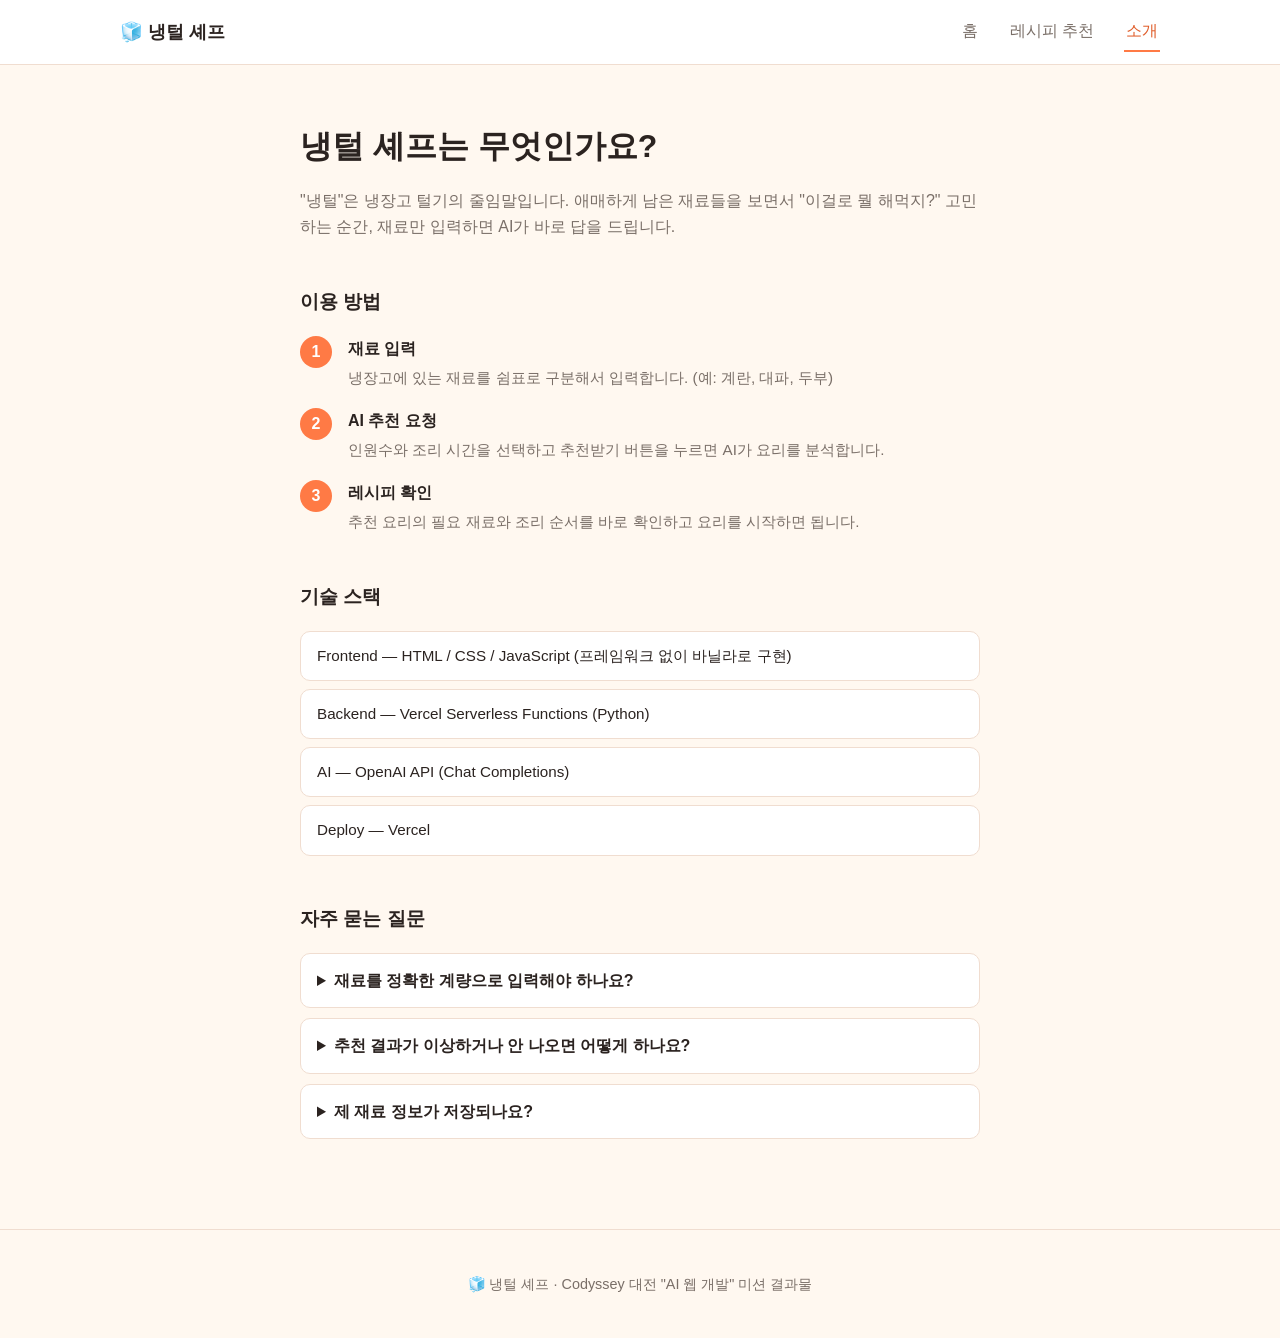
==== about.html @ 339bd7ee "feat: 소개 페이지(이용방법/기술스택/FAQ) 구현" ====
<!DOCTYPE html>
<html lang="ko">
<head>
  <meta charset="UTF-8" />
  <meta name="viewport" content="width=device-width, initial-scale=1.0" />
  <title>소개 · 냉털 셰프</title>
  <meta name="description" content="냉털 셰프의 사용 방법과 자주 묻는 질문을 안내합니다." />
  <link rel="stylesheet" href="css/style.css" />
</head>
<body>
  <header class="site-header">
    <div class="nav-wrap">
      <a href="index.html" class="brand">🧊 냉털 셰프</a>
      <button id="nav-toggle" class="nav-toggle" aria-expanded="false" aria-controls="nav-menu" aria-label="메뉴 열기">
        <span></span><span></span><span></span>
      </button>
      <nav id="nav-menu" class="nav-menu">
        <a href="index.html">홈</a>
        <a href="recipe.html">레시피 추천</a>
        <a href="about.html" class="active">소개</a>
      </nav>
    </div>
  </header>

  <main class="page">
    <section class="page-intro">
      <h1>냉털 셰프는 무엇인가요?</h1>
      <p>
        "냉털"은 냉장고 털기의 줄임말입니다. 애매하게 남은 재료들을 보면서
        "이걸로 뭘 해먹지?" 고민하는 순간, 재료만 입력하면 AI가 바로 답을 드립니다.
      </p>
    </section>

    <section class="steps">
      <h2>이용 방법</h2>
      <ol class="steps-list">
        <li>
          <span class="step-num">1</span>
          <div>
            <h3>재료 입력</h3>
            <p>냉장고에 있는 재료를 쉼표로 구분해서 입력합니다. (예: 계란, 대파, 두부)</p>
          </div>
        </li>
        <li>
          <span class="step-num">2</span>
          <div>
            <h3>AI 추천 요청</h3>
            <p>인원수와 조리 시간을 선택하고 추천받기 버튼을 누르면 AI가 요리를 분석합니다.</p>
          </div>
        </li>
        <li>
          <span class="step-num">3</span>
          <div>
            <h3>레시피 확인</h3>
            <p>추천 요리의 필요 재료와 조리 순서를 바로 확인하고 요리를 시작하면 됩니다.</p>
          </div>
        </li>
      </ol>
    </section>

    <section class="tech-stack">
      <h2>기술 스택</h2>
      <ul class="tech-list">
        <li>Frontend — HTML / CSS / JavaScript (프레임워크 없이 바닐라로 구현)</li>
        <li>Backend — Vercel Serverless Functions (Python)</li>
        <li>AI — OpenAI API (Chat Completions)</li>
        <li>Deploy — Vercel</li>
      </ul>
    </section>

    <section class="faq">
      <h2>자주 묻는 질문</h2>
      <details>
        <summary>재료를 정확한 계량으로 입력해야 하나요?</summary>
        <p>아니요. "계란 2개, 대파 조금"처럼 대략적으로만 입력해도 됩니다.</p>
      </details>
      <details>
        <summary>추천 결과가 이상하거나 안 나오면 어떻게 하나요?</summary>
        <p>재료를 조금 더 구체적으로 입력하거나, 잠시 후 다시 시도해보세요. AI 서버가 혼잡하거나 응답이 지연되는 경우 안내 메시지가 표시됩니다.</p>
      </details>
      <details>
        <summary>제 재료 정보가 저장되나요?</summary>
        <p>입력한 재료는 추천을 생성하는 데만 사용되며, 별도로 저장하지 않습니다.</p>
      </details>
    </section>
  </main>

  <footer class="site-footer">
    <p>🧊 냉털 셰프 · Codyssey 대전 "AI 웹 개발" 미션 결과물</p>
  </footer>

  <script src="js/main.js"></script>
</body>
</html>
---- css/style.css ----
/* ==========================================================================
   기본값 / 디자인 토큰
   ========================================================================== */
:root {
  --color-bg: #fff8f0;
  --color-surface: #ffffff;
  --color-primary: #ff7a45;
  --color-primary-dark: #e05e2b;
  --color-text: #2b2320;
  --color-text-muted: #7a6f68;
  --color-border: #f0ddd0;
  --color-danger: #d64545;
  --color-danger-bg: #fdecec;
  --radius: 14px;
  --max-width: 1080px;
  --header-height: 64px;
}

* {
  box-sizing: border-box;
}

html {
  scroll-behavior: smooth;
}

body {
  margin: 0;
  font-family: -apple-system, BlinkMacSystemFont, "Segoe UI", "Apple SD Gothic Neo",
    "Noto Sans KR", Roboto, sans-serif;
  color: var(--color-text);
  background: var(--color-bg);
  line-height: 1.6;
}

img {
  max-width: 100%;
  display: block;
}

a {
  color: inherit;
  text-decoration: none;
}

/* ==========================================================================
   헤더 / 네비게이션
   ========================================================================== */
.site-header {
  position: sticky;
  top: 0;
  z-index: 100;
  background: var(--color-surface);
  border-bottom: 1px solid var(--color-border);
}

.nav-wrap {
  max-width: var(--max-width);
  margin: 0 auto;
  height: var(--header-height);
  padding: 0 20px;
  display: flex;
  align-items: center;
  justify-content: space-between;
}

.brand {
  font-size: 1.15rem;
  font-weight: 700;
}

.nav-menu {
  display: flex;
  gap: 28px;
}

.nav-menu a {
  font-weight: 500;
  color: var(--color-text-muted);
  padding: 6px 2px;
  border-bottom: 2px solid transparent;
}

.nav-menu a:hover,
.nav-menu a.active {
  color: var(--color-primary-dark);
  border-bottom-color: var(--color-primary);
}

.nav-toggle {
  display: none;
  flex-direction: column;
  justify-content: center;
  gap: 5px;
  width: 40px;
  height: 40px;
  background: none;
  border: none;
  cursor: pointer;
}

.nav-toggle span {
  display: block;
  height: 2px;
  background: var(--color-text);
  border-radius: 2px;
}

/* ==========================================================================
   히어로
   ========================================================================== */
.hero {
  max-width: var(--max-width);
  margin: 0 auto;
  padding: 72px 20px 56px;
  text-align: center;
}

.hero h1 {
  font-size: clamp(1.6rem, 4vw, 2.6rem);
  margin: 0 0 18px;
}

.hero-sub {
  max-width: 560px;
  margin: 0 auto 32px;
  color: var(--color-text-muted);
  font-size: 1.05rem;
}

.cta-button {
  display: inline-block;
  background: var(--color-primary);
  color: #fff;
  font-weight: 700;
  padding: 14px 28px;
  border-radius: 999px;
  transition: background 0.15s ease, transform 0.15s ease;
}

.cta-button:hover {
  background: var(--color-primary-dark);
  transform: translateY(-1px);
}

/* ==========================================================================
   기능 카드
   ========================================================================== */
.features {
  max-width: var(--max-width);
  margin: 0 auto;
  padding: 0 20px 80px;
  display: grid;
  grid-template-columns: repeat(3, 1fr);
  gap: 20px;
}

.feature-card {
  background: var(--color-surface);
  border: 1px solid var(--color-border);
  border-radius: var(--radius);
  padding: 28px 22px;
}

.feature-icon {
  font-size: 1.8rem;
  margin-bottom: 12px;
}

.feature-card h2 {
  font-size: 1.05rem;
  margin: 0 0 8px;
}

.feature-card p {
  margin: 0;
  color: var(--color-text-muted);
  font-size: 0.95rem;
}

/* ==========================================================================
   푸터
   ========================================================================== */
.site-footer {
  border-top: 1px solid var(--color-border);
  padding: 28px 20px;
  text-align: center;
  color: var(--color-text-muted);
  font-size: 0.9rem;
}

/* ==========================================================================
   내부 페이지 공통 (소개 / 레시피 추천)
   ========================================================================== */
.page {
  max-width: 720px;
  margin: 0 auto;
  padding: 56px 20px 80px;
}

.page-intro h1 {
  font-size: clamp(1.4rem, 3.5vw, 2rem);
  margin: 0 0 14px;
}

.page-intro p {
  color: var(--color-text-muted);
}

.page section + section {
  margin-top: 48px;
}

.page h2 {
  font-size: 1.2rem;
  margin: 0 0 18px;
}

/* 이용 방법 */
.steps-list {
  list-style: none;
  margin: 0;
  padding: 0;
  display: flex;
  flex-direction: column;
  gap: 18px;
}

.steps-list li {
  display: flex;
  gap: 16px;
  align-items: flex-start;
}

.step-num {
  flex: none;
  width: 32px;
  height: 32px;
  border-radius: 50%;
  background: var(--color-primary);
  color: #fff;
  font-weight: 700;
  display: flex;
  align-items: center;
  justify-content: center;
}

.steps-list h3 {
  margin: 0 0 4px;
  font-size: 1rem;
}

.steps-list p {
  margin: 0;
  color: var(--color-text-muted);
  font-size: 0.95rem;
}

/* 기술 스택 */
.tech-list {
  margin: 0;
  padding: 0;
  list-style: none;
  display: flex;
  flex-direction: column;
  gap: 8px;
}

.tech-list li {
  background: var(--color-surface);
  border: 1px solid var(--color-border);
  border-radius: 10px;
  padding: 12px 16px;
  font-size: 0.95rem;
}

/* FAQ */
.faq details {
  background: var(--color-surface);
  border: 1px solid var(--color-border);
  border-radius: 10px;
  padding: 14px 16px;
  margin-bottom: 10px;
}

.faq summary {
  font-weight: 600;
  cursor: pointer;
}

.faq details p {
  margin: 10px 0 0;
  color: var(--color-text-muted);
  font-size: 0.95rem;
}

/* ==========================================================================
   반응형
   ========================================================================== */
@media (max-width: 900px) {
  .features {
    grid-template-columns: repeat(2, 1fr);
  }
}

@media (max-width: 640px) {
  .nav-toggle {
    display: flex;
  }

  .nav-menu {
    position: absolute;
    top: var(--header-height);
    left: 0;
    right: 0;
    background: var(--color-surface);
    border-bottom: 1px solid var(--color-border);
    flex-direction: column;
    gap: 0;
    max-height: 0;
    overflow: hidden;
    transition: max-height 0.2s ease;
  }

  .nav-menu.open {
    max-height: 240px;
  }

  .nav-menu a {
    padding: 14px 20px;
    border-bottom: 1px solid var(--color-border);
    width: 100%;
  }

  .features {
    grid-template-columns: 1fr;
  }

  .hero {
    padding: 48px 20px 40px;
  }
}
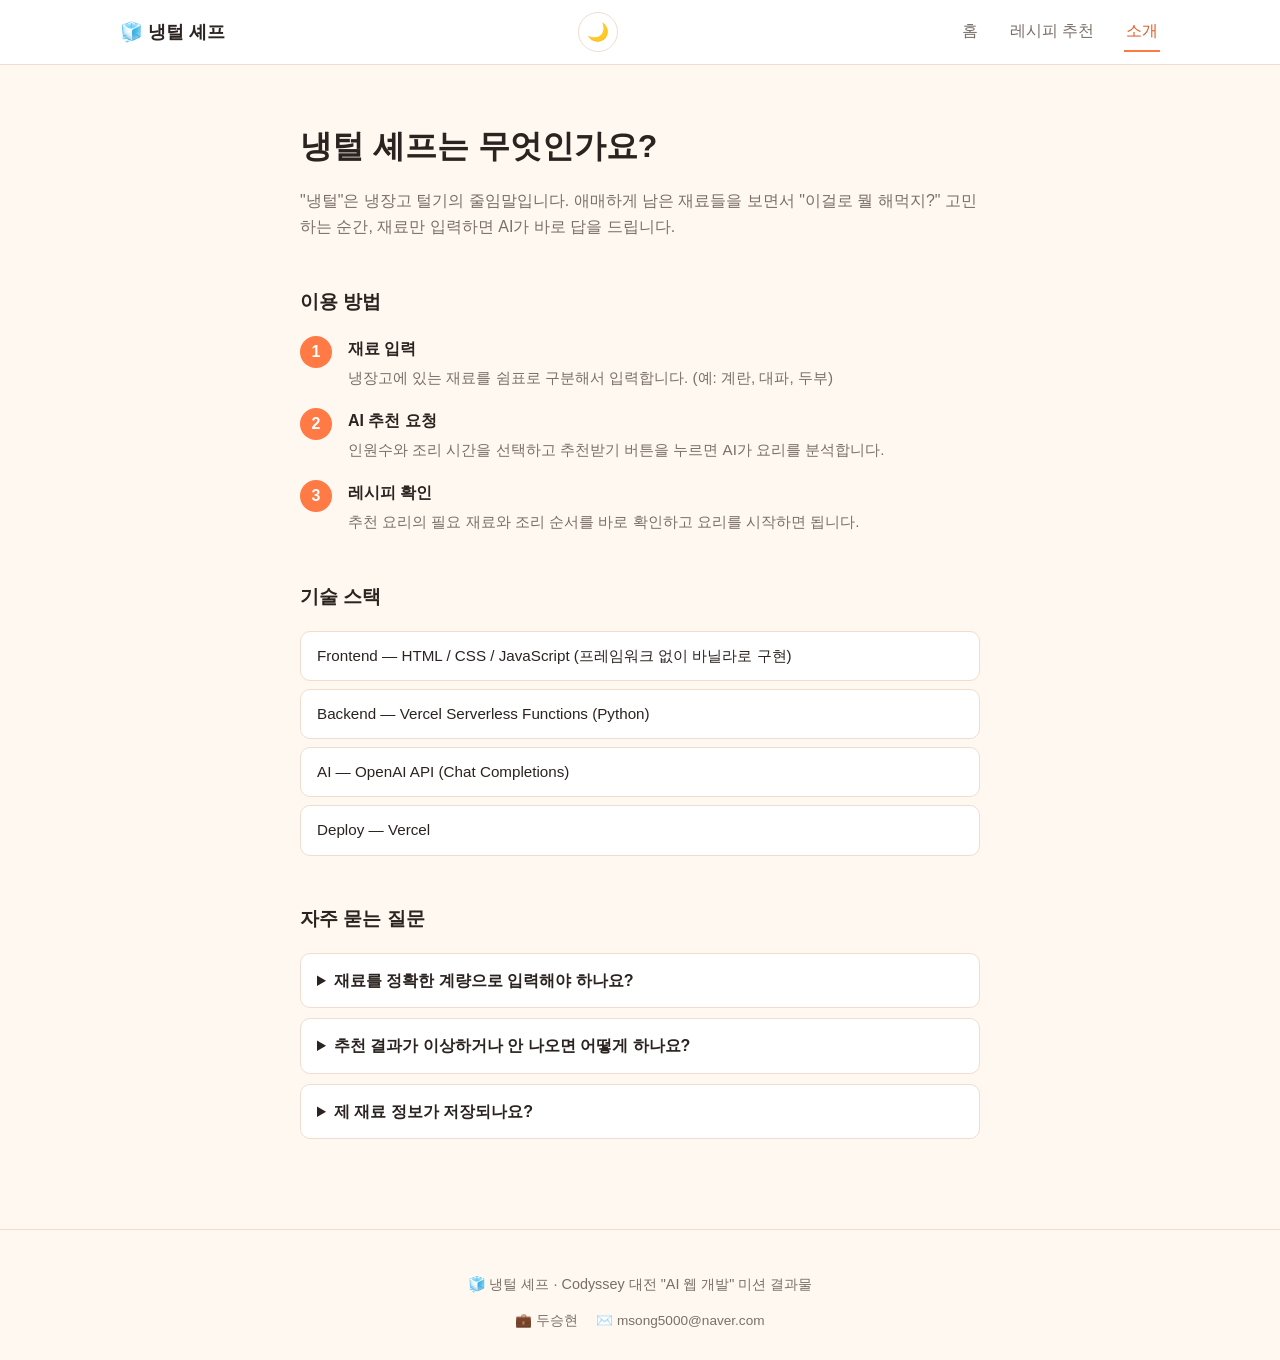
==== commit 771edf3f: "feat(보너스): 다크 모드 토글 + 제작자 정보 푸터 추가" ====
--- a/about.html
+++ b/about.html
@@ -11,6 +11,7 @@
   <header class="site-header">
     <div class="nav-wrap">
       <a href="index.html" class="brand">🧊 냉털 셰프</a>
+      <button id="theme-toggle" class="theme-toggle" aria-label="다크 모드로 전환">🌙</button>
       <button id="nav-toggle" class="nav-toggle" aria-expanded="false" aria-controls="nav-menu" aria-label="메뉴 열기">
         <span></span><span></span><span></span>
       </button>
@@ -87,6 +88,10 @@
 
   <footer class="site-footer">
     <p>🧊 냉털 셰프 · Codyssey 대전 "AI 웹 개발" 미션 결과물</p>
+    <div class="footer-credit">
+      <a href="https://www.linkedin.com/in/%EC%8A%B9%ED%98%84-%EB%91%90-b6a319270/" target="_blank" rel="noopener noreferrer">💼 두승현</a>
+      <a href="mailto:msong5000@naver.com">✉️ msong5000@naver.com</a>
+    </div>
   </footer>
 
   <script src="js/main.js"></script>
--- a/css/style.css
+++ b/css/style.css
@@ -16,6 +16,22 @@
   --header-height: 64px;
 }
 
+:root[data-theme="dark"] {
+  --color-bg: #1a1512;
+  --color-surface: #241d19;
+  --color-primary: #ff8a5c;
+  --color-primary-dark: #ffa477;
+  --color-text: #f3ece6;
+  --color-text-muted: #b8a99e;
+  --color-border: #3a2f28;
+  --color-danger: #ff8080;
+  --color-danger-bg: #3a2323;
+}
+
+body {
+  transition: background-color 0.15s ease, color 0.15s ease;
+}
+
 * {
   box-sizing: border-box;
 }
@@ -85,6 +101,24 @@
 .nav-menu a.active {
   color: var(--color-primary-dark);
   border-bottom-color: var(--color-primary);
+}
+
+.theme-toggle {
+  display: flex;
+  align-items: center;
+  justify-content: center;
+  width: 40px;
+  height: 40px;
+  border-radius: 50%;
+  border: 1px solid var(--color-border);
+  background: var(--color-surface);
+  font-size: 1.1rem;
+  cursor: pointer;
+  margin-left: 12px;
+}
+
+.theme-toggle:hover {
+  border-color: var(--color-primary);
 }
 
 .nav-toggle {
@@ -189,6 +223,26 @@
   font-size: 0.9rem;
 }
 
+.footer-credit {
+  margin-top: 12px;
+  display: flex;
+  justify-content: center;
+  gap: 18px;
+  flex-wrap: wrap;
+}
+
+.footer-credit a {
+  display: inline-flex;
+  align-items: center;
+  gap: 6px;
+  color: var(--color-text-muted);
+  font-size: 0.85rem;
+}
+
+.footer-credit a:hover {
+  color: var(--color-primary-dark);
+}
+
 /* ==========================================================================
    내부 페이지 공통 (소개 / 레시피 추천)
    ========================================================================== */
@@ -292,6 +346,126 @@
   margin: 10px 0 0;
   color: var(--color-text-muted);
   font-size: 0.95rem;
+}
+
+/* ==========================================================================
+   레시피 추천 폼
+   ========================================================================== */
+#recipe-form {
+  display: flex;
+  flex-direction: column;
+  gap: 10px;
+}
+
+#recipe-form label {
+  font-weight: 600;
+  font-size: 0.95rem;
+}
+
+.required {
+  color: var(--color-danger);
+}
+
+#recipe-form textarea,
+#recipe-form select {
+  width: 100%;
+  font: inherit;
+  padding: 12px 14px;
+  border: 1px solid var(--color-border);
+  border-radius: 10px;
+  background: var(--color-surface);
+  color: var(--color-text);
+  resize: vertical;
+}
+
+#recipe-form textarea:focus,
+#recipe-form select:focus {
+  outline: 2px solid var(--color-primary);
+  outline-offset: 1px;
+}
+
+.form-row {
+  display: flex;
+  gap: 14px;
+}
+
+.form-field {
+  flex: 1;
+  display: flex;
+  flex-direction: column;
+  gap: 6px;
+}
+
+#recipe-form .cta-button {
+  border: none;
+  font: inherit;
+  cursor: pointer;
+  margin-top: 6px;
+  align-self: flex-start;
+}
+
+#recipe-form .cta-button:disabled {
+  opacity: 0.6;
+  cursor: not-allowed;
+}
+
+.loading {
+  margin-top: 20px;
+  color: var(--color-text-muted);
+}
+
+.error-message {
+  margin-top: 20px;
+  background: var(--color-danger-bg);
+  color: var(--color-danger);
+  border: 1px solid #f4c2c2;
+  border-radius: 10px;
+  padding: 12px 16px;
+  font-size: 0.95rem;
+}
+
+/* 추천 결과 카드 */
+.result-grid {
+  margin-top: 28px;
+  display: grid;
+  grid-template-columns: repeat(auto-fill, minmax(240px, 1fr));
+  gap: 18px;
+}
+
+.recipe-card {
+  background: var(--color-surface);
+  border: 1px solid var(--color-border);
+  border-radius: var(--radius);
+  padding: 20px;
+}
+
+.recipe-card h3 {
+  margin: 0 0 4px;
+  font-size: 1.05rem;
+}
+
+.recipe-time {
+  margin: 0 0 12px;
+  color: var(--color-primary-dark);
+  font-size: 0.9rem;
+  font-weight: 600;
+}
+
+.recipe-card h4 {
+  margin: 14px 0 6px;
+  font-size: 0.9rem;
+  color: var(--color-text-muted);
+}
+
+.recipe-card ul,
+.recipe-card ol {
+  margin: 0;
+  padding-left: 20px;
+  font-size: 0.92rem;
+}
+
+.recipe-card li + li {
+  margin-top: 4px;
 }
 
 /* ==========================================================================
@@ -339,4 +513,13 @@
   .hero {
     padding: 48px 20px 40px;
   }
-}
+
+  .form-row {
+    flex-direction: column;
+    gap: 10px;
+  }
+
+  .result-grid {
+    grid-template-columns: 1fr;
+  }
+}
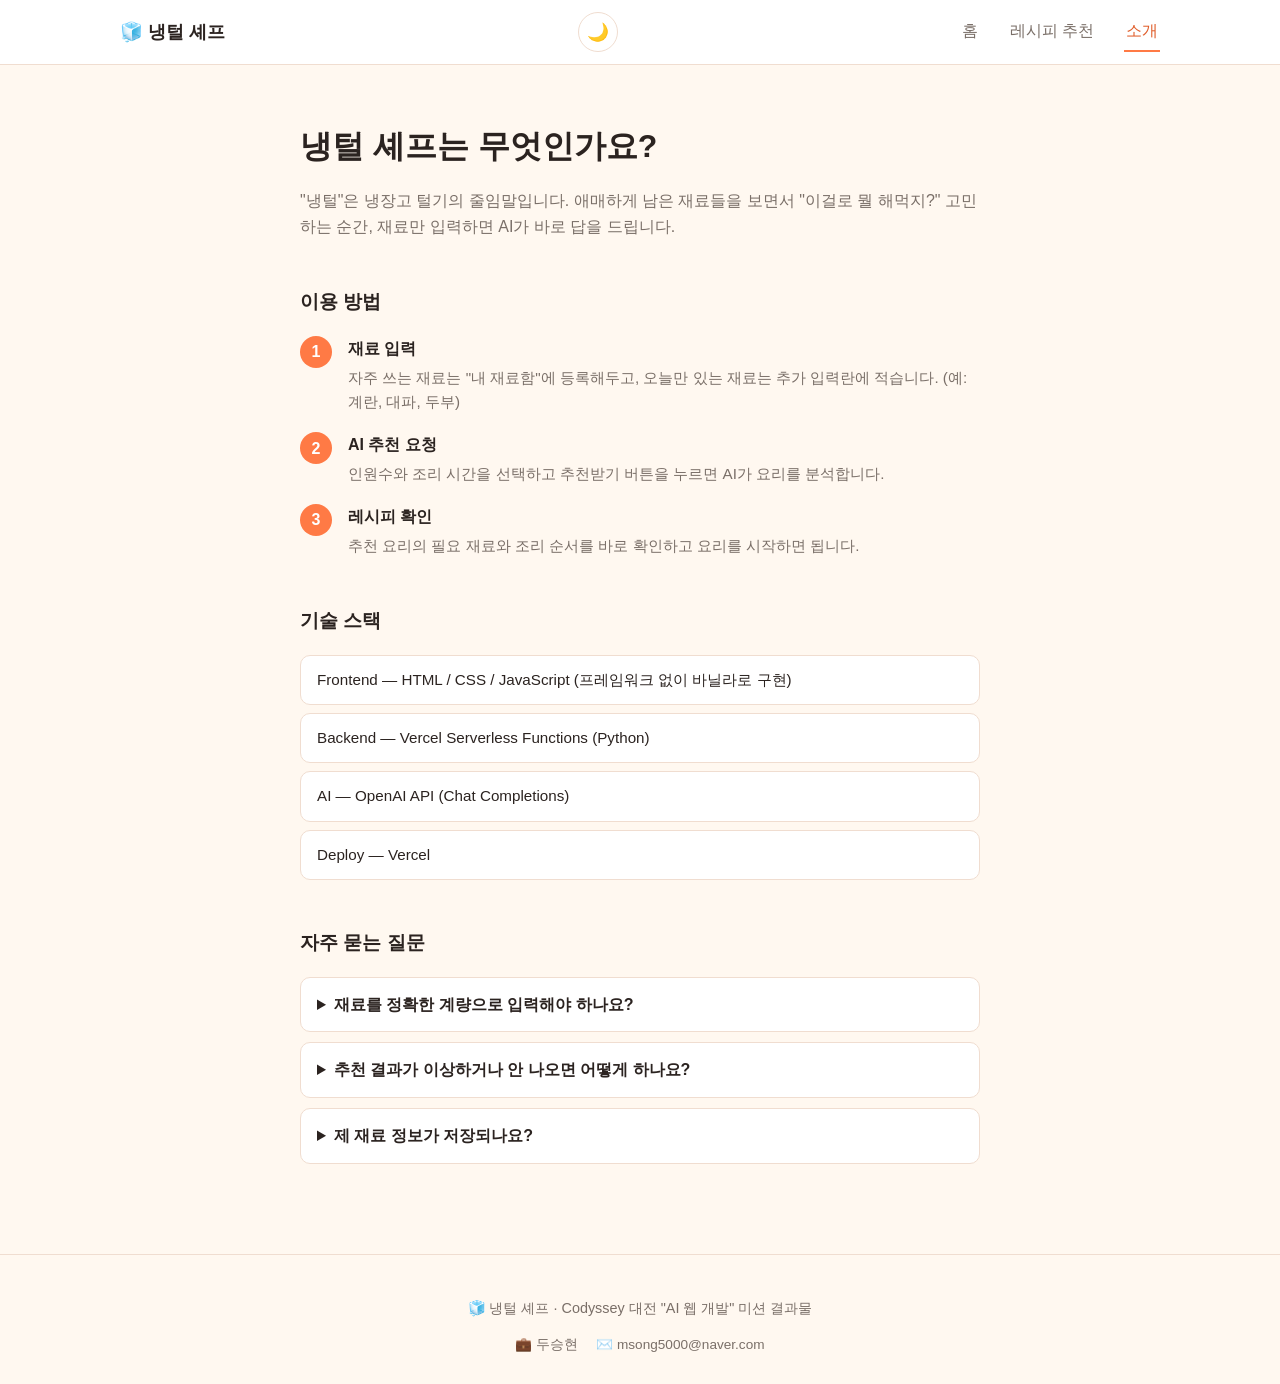
==== commit f158c8d5: "feat(보너스): 내 재료함(로컬 저장) 기능 추가 - 자주 쓰는 재료를 브라우저에 저장해 재입력 없이 재사용" ====
--- a/about.html
+++ b/about.html
@@ -39,7 +39,7 @@
           <span class="step-num">1</span>
           <div>
             <h3>재료 입력</h3>
-            <p>냉장고에 있는 재료를 쉼표로 구분해서 입력합니다. (예: 계란, 대파, 두부)</p>
+            <p>자주 쓰는 재료는 "내 재료함"에 등록해두고, 오늘만 있는 재료는 추가 입력란에 적습니다. (예: 계란, 대파, 두부)</p>
           </div>
         </li>
         <li>
@@ -81,7 +81,7 @@
       </details>
       <details>
         <summary>제 재료 정보가 저장되나요?</summary>
-        <p>입력한 재료는 추천을 생성하는 데만 사용되며, 별도로 저장하지 않습니다.</p>
+        <p>"내 재료함"에 등록한 재료는 편의를 위해 이 브라우저의 로컬 저장소(localStorage)에만 저장됩니다. 서버로 전송되거나 다른 사람에게 공개되지 않으며, 언제든 × 버튼으로 삭제할 수 있습니다. 그 외 그날그날 추가로 입력한 재료는 추천을 생성하는 데만 쓰이고 따로 저장되지 않습니다.</p>
       </details>
     </section>
   </main>
--- a/css/style.css
+++ b/css/style.css
@@ -349,6 +349,108 @@
 }
 
 /* ==========================================================================
+   내 재료함
+   ========================================================================== */
+.pantry {
+  max-width: 720px;
+  margin: 0 auto;
+  padding: 0 20px 28px;
+}
+
+.pantry h2 {
+  font-size: 1.1rem;
+  margin: 0 0 6px;
+}
+
+.pantry-hint {
+  margin: 0 0 14px;
+  color: var(--color-text-muted);
+  font-size: 0.9rem;
+}
+
+.pantry-input-row {
+  display: flex;
+  gap: 10px;
+}
+
+.pantry-input-row input {
+  flex: 1;
+  font: inherit;
+  padding: 10px 14px;
+  border: 1px solid var(--color-border);
+  border-radius: 10px;
+  background: var(--color-surface);
+  color: var(--color-text);
+}
+
+.pantry-input-row input:focus {
+  outline: 2px solid var(--color-primary);
+  outline-offset: 1px;
+}
+
+.pantry-input-row button {
+  font: inherit;
+  font-weight: 600;
+  padding: 10px 18px;
+  border: none;
+  border-radius: 10px;
+  background: var(--color-primary);
+  color: #fff;
+  cursor: pointer;
+}
+
+.pantry-input-row button:hover {
+  background: var(--color-primary-dark);
+}
+
+.pantry-chips {
+  margin-top: 14px;
+  display: flex;
+  flex-wrap: wrap;
+  gap: 8px;
+}
+
+.pantry-chip {
+  display: inline-flex;
+  align-items: center;
+  gap: 6px;
+  background: var(--color-surface);
+  border: 1px solid var(--color-border);
+  border-radius: 999px;
+  padding: 6px 8px 6px 14px;
+  font-size: 0.9rem;
+}
+
+.pantry-chip-remove {
+  border: none;
+  background: none;
+  color: var(--color-text-muted);
+  font-size: 1rem;
+  line-height: 1;
+  width: 20px;
+  height: 20px;
+  border-radius: 50%;
+  cursor: pointer;
+}
+
+.pantry-chip-remove:hover {
+  background: var(--color-danger-bg);
+  color: var(--color-danger);
+}
+
+.pantry-empty {
+  margin-top: 14px;
+  color: var(--color-text-muted);
+  font-size: 0.9rem;
+}
+
+.optional {
+  color: var(--color-text-muted);
+  font-weight: 400;
+  font-size: 0.85em;
+}
+
+/* ==========================================================================
    레시피 추천 폼
    ========================================================================== */
 #recipe-form {
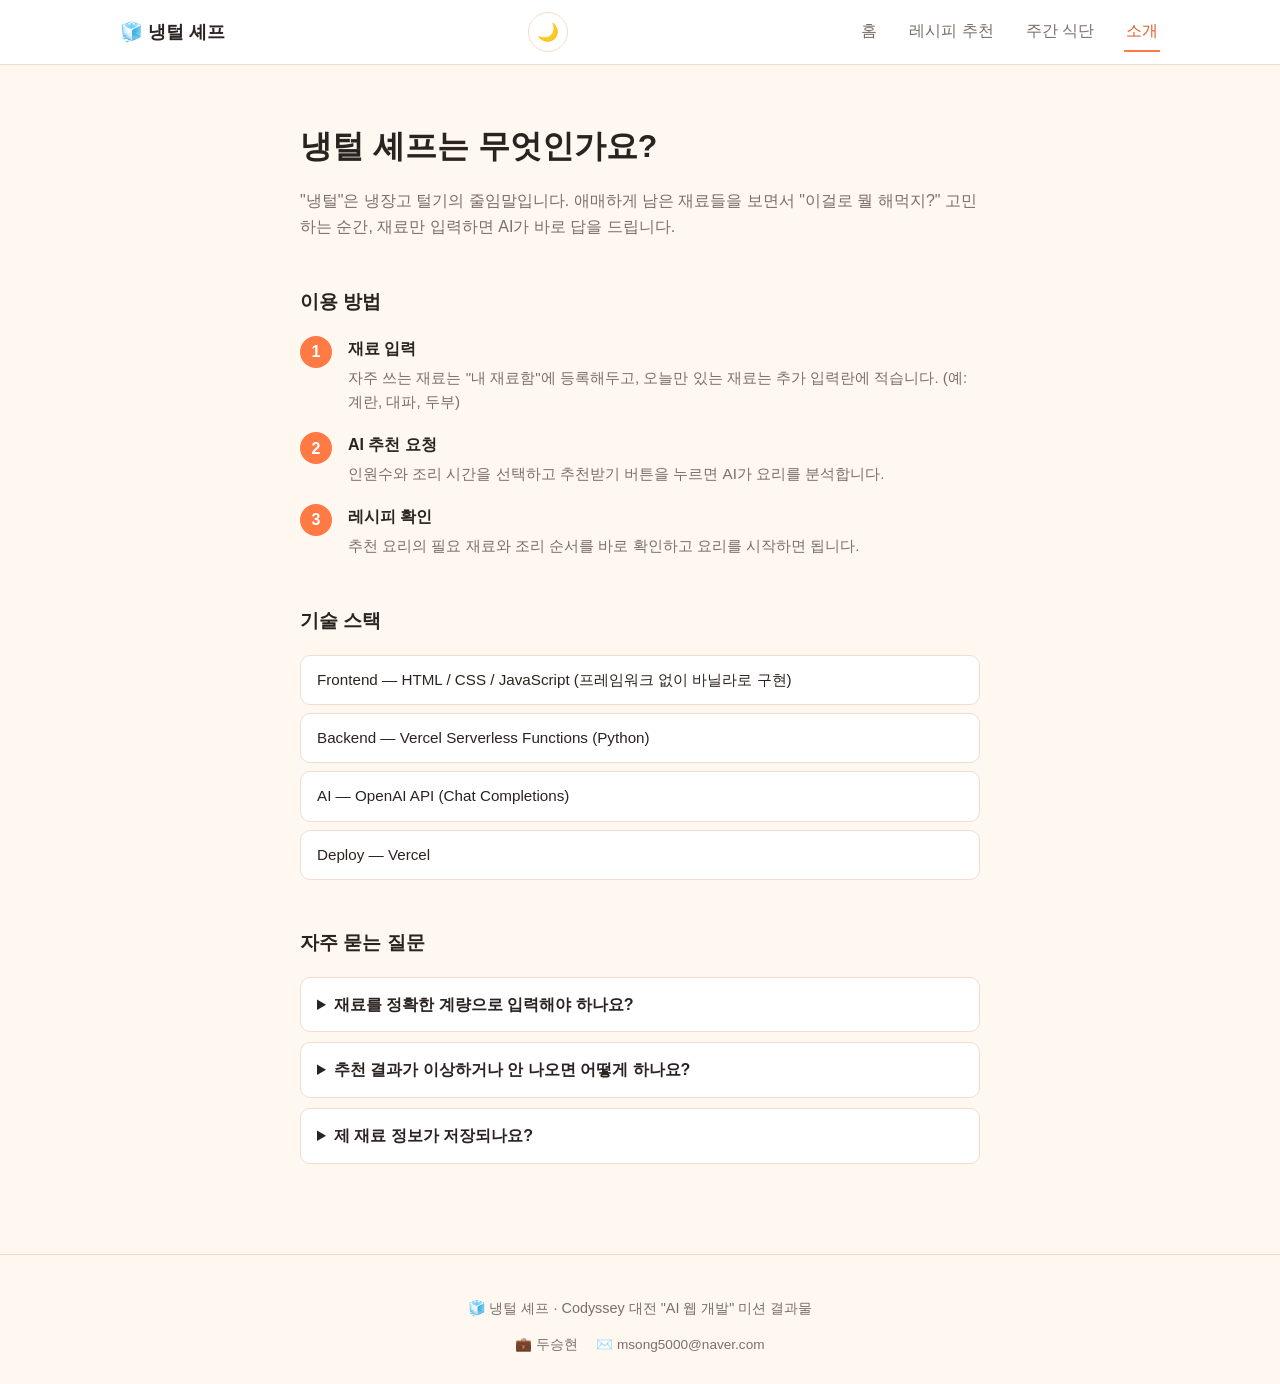
==== commit 48003d0a: "feat: 주간 식단 계획 + 장보기 리스트 페이지 추가 - 재료함과 비교해 부족한 재료만 추출, 쿠팡 검색 링크 제공" ====
--- a/about.html
+++ b/about.html
@@ -18,6 +18,7 @@
       <nav id="nav-menu" class="nav-menu">
         <a href="index.html">홈</a>
         <a href="recipe.html">레시피 추천</a>
+        <a href="mealplan.html">주간 식단</a>
         <a href="about.html" class="active">소개</a>
       </nav>
     </div>
--- a/css/style.css
+++ b/css/style.css
@@ -388,7 +388,13 @@
   outline-offset: 1px;
 }
 
+.pantry-input-row input {
+  min-width: 0;
+}
+
 .pantry-input-row button {
+  flex-shrink: 0;
+  white-space: nowrap;
   font: inherit;
   font-weight: 600;
   padding: 10px 18px;
@@ -448,6 +454,205 @@
   color: var(--color-text-muted);
   font-weight: 400;
   font-size: 0.85em;
+}
+
+/* ==========================================================================
+   주간 식단 계획
+   ========================================================================== */
+.mealplan-pantry-summary {
+  max-width: 720px;
+  margin: 0 auto;
+  padding: 0 20px 24px;
+}
+
+.mealplan-pantry-summary h2 {
+  font-size: 1.05rem;
+  margin: 0 0 10px;
+}
+
+.pantry-chip-readonly {
+  padding: 6px 14px;
+}
+
+.mealplan-pantry-summary .pantry-empty a {
+  color: var(--color-primary-dark);
+  text-decoration: underline;
+}
+
+.mealplan-clear-btn {
+  margin-top: 10px;
+  border: none;
+  background: none;
+  font: inherit;
+  font-size: 0.85rem;
+  color: var(--color-text-muted);
+  text-decoration: underline;
+  cursor: pointer;
+}
+
+.mealplan-clear-btn:not([hidden]) {
+  display: block;
+}
+
+.mealplan-clear-btn:hover {
+  color: var(--color-danger);
+}
+
+.mealplan-days {
+  margin-top: 24px;
+  display: grid;
+  grid-template-columns: repeat(auto-fill, minmax(220px, 1fr));
+  gap: 16px;
+}
+
+.mealplan-day-card {
+  background: var(--color-surface);
+  border: 1px solid var(--color-border);
+  border-radius: var(--radius);
+  padding: 18px;
+}
+
+.mealplan-day-card h3 {
+  margin: 0 0 4px;
+  font-size: 0.85rem;
+  color: var(--color-primary-dark);
+  font-weight: 700;
+}
+
+.mealplan-menu {
+  margin: 0 0 10px;
+  font-weight: 700;
+  font-size: 1.05rem;
+}
+
+.mealplan-day-card ul {
+  margin: 0;
+  padding-left: 18px;
+  font-size: 0.88rem;
+  color: var(--color-text-muted);
+}
+
+.shopping-list-section {
+  margin-top: 32px;
+  padding-top: 24px;
+  border-top: 1px solid var(--color-border);
+}
+
+.shopping-list-section h2 {
+  font-size: 1.1rem;
+  margin: 0 0 6px;
+}
+
+.shopping-list-hint {
+  margin: 0 0 14px;
+  color: var(--color-text-muted);
+  font-size: 0.88rem;
+}
+
+.shopping-list {
+  list-style: none;
+  margin: 0;
+  padding: 0;
+  display: flex;
+  flex-direction: column;
+  gap: 8px;
+}
+
+.shopping-item {
+  display: flex;
+  align-items: center;
+  justify-content: space-between;
+  gap: 12px;
+  background: var(--color-surface);
+  border: 1px solid var(--color-border);
+  border-radius: 10px;
+  padding: 12px 16px;
+}
+
+.shopping-item a {
+  flex-shrink: 0;
+  color: var(--color-primary-dark);
+  font-weight: 600;
+  font-size: 0.9rem;
+}
+
+.shopping-item-none {
+  color: var(--color-text-muted);
+  font-size: 0.9rem;
+}
+
+/* ==========================================================================
+   최근 추천 이력
+   ========================================================================== */
+.history {
+  max-width: 720px;
+  margin: 0 auto;
+  padding: 8px 20px 60px;
+}
+
+.history-header {
+  display: flex;
+  align-items: center;
+  justify-content: space-between;
+  margin-bottom: 6px;
+}
+
+.history-header h2 {
+  font-size: 1.1rem;
+  margin: 0;
+}
+
+.history-clear-btn {
+  font: inherit;
+  font-size: 0.85rem;
+  border: none;
+  background: none;
+  color: var(--color-text-muted);
+  cursor: pointer;
+  text-decoration: underline;
+}
+
+.history-clear-btn:hover {
+  color: var(--color-danger);
+}
+
+.history-empty {
+  color: var(--color-text-muted);
+  font-size: 0.9rem;
+}
+
+.history-list {
+  display: flex;
+  flex-wrap: wrap;
+  gap: 10px;
+}
+
+.history-item {
+  display: flex;
+  flex-direction: column;
+  gap: 4px;
+  text-align: left;
+  font: inherit;
+  padding: 10px 16px;
+  border: 1px solid var(--color-border);
+  border-radius: 12px;
+  background: var(--color-surface);
+  color: var(--color-text);
+  cursor: pointer;
+}
+
+.history-item:hover {
+  border-color: var(--color-primary);
+}
+
+.history-item-name {
+  font-weight: 600;
+  font-size: 0.95rem;
+}
+
+.history-item-time {
+  font-size: 0.8rem;
+  color: var(--color-text-muted);
 }
 
 /* ==========================================================================
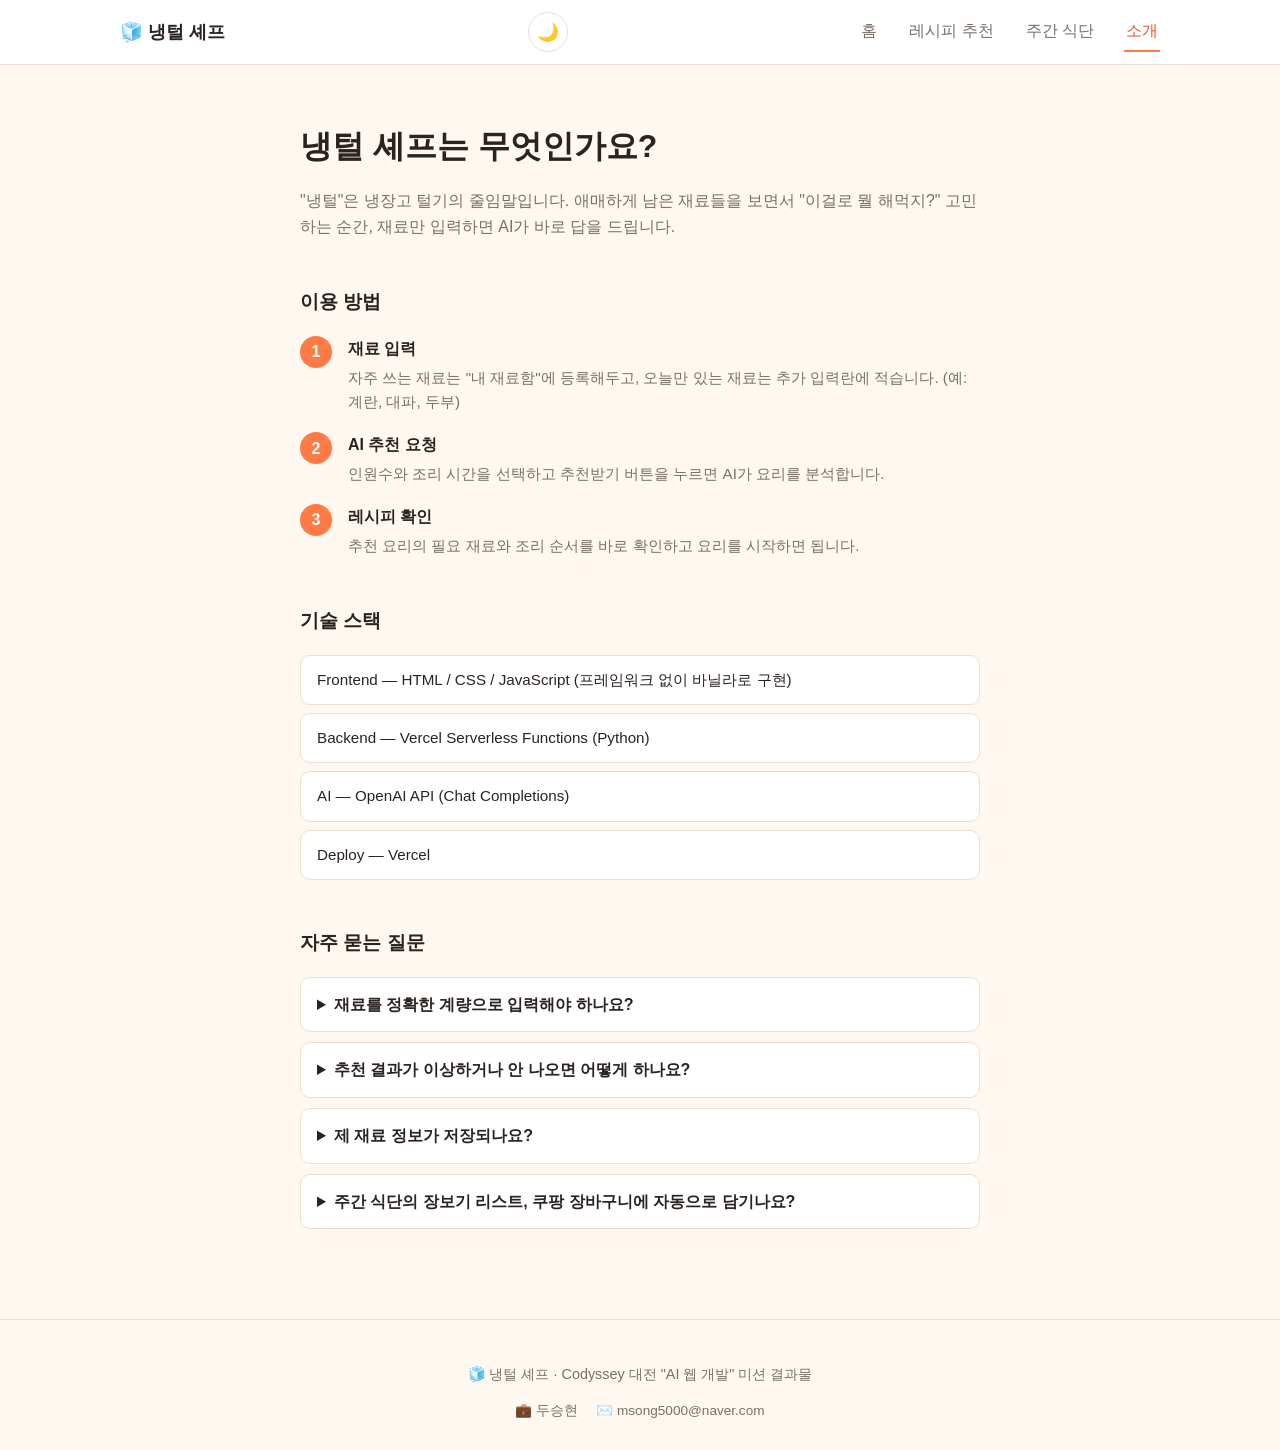
==== commit da86cc35: "docs: 주간 식단 계획 기능을 기획서/README/FAQ에 반영" ====
--- a/about.html
+++ b/about.html
@@ -84,6 +84,10 @@
         <summary>제 재료 정보가 저장되나요?</summary>
         <p>"내 재료함"에 등록한 재료는 편의를 위해 이 브라우저의 로컬 저장소(localStorage)에만 저장됩니다. 서버로 전송되거나 다른 사람에게 공개되지 않으며, 언제든 × 버튼으로 삭제할 수 있습니다. 그 외 그날그날 추가로 입력한 재료는 추천을 생성하는 데만 쓰이고 따로 저장되지 않습니다.</p>
       </details>
+      <details>
+        <summary>주간 식단의 장보기 리스트, 쿠팡 장바구니에 자동으로 담기나요?</summary>
+        <p>아니요. 리스트의 "쿠팡에서 검색" 링크를 누르면 해당 재료의 쿠팡 검색 결과 페이지가 새 탭으로 열릴 뿐, 장바구니에 자동으로 담거나 결제를 진행하지 않습니다. 실제 담기·구매는 직접 확인하고 진행해주세요.</p>
+      </details>
     </section>
   </main>
 
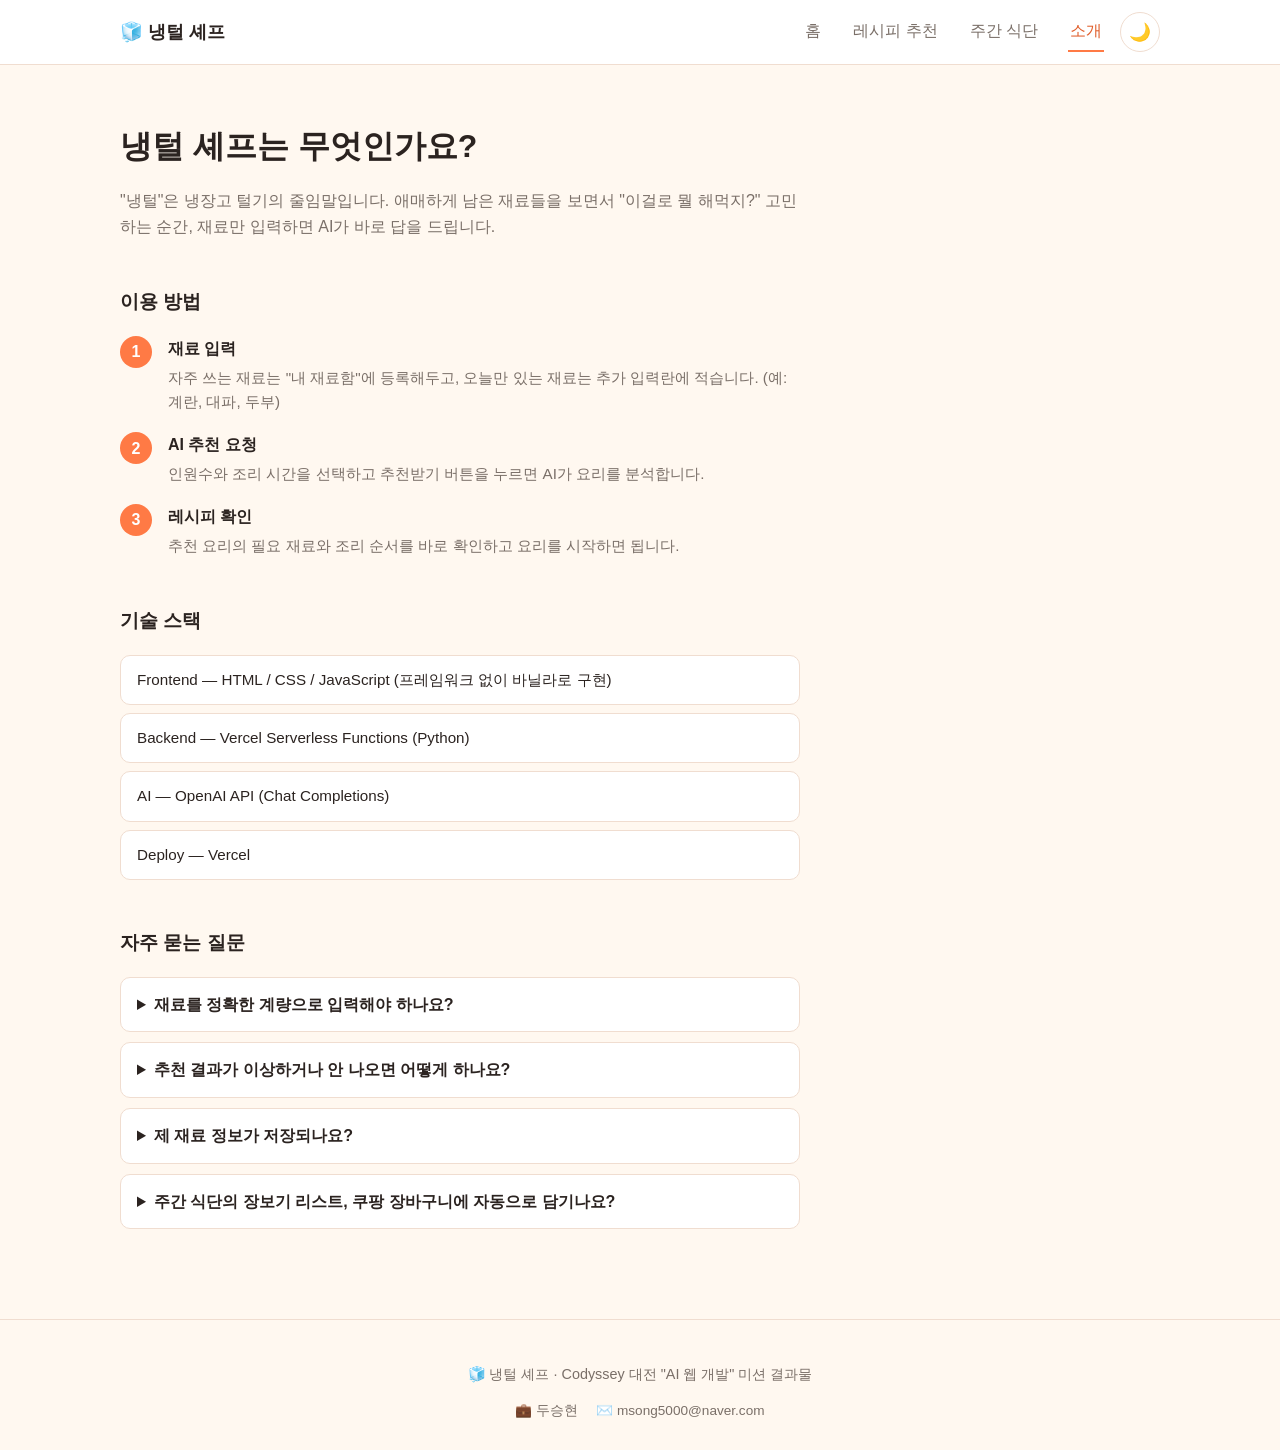
==== commit e938660e: "fix: 헤더 정렬 결함 수정 + 접근성 개선, CSS 중복 규칙 정리 - 다크 모드 버튼이 헤더 정중앙에 떠 있던 문제: .nav-wrap이 space-between이라   자식" ====
--- a/about.html
+++ b/about.html
@@ -8,6 +8,7 @@
   <link rel="stylesheet" href="css/style.css" />
 </head>
 <body>
+  <a href="#main" class="skip-link">본문 바로가기</a>
   <header class="site-header">
     <div class="nav-wrap">
       <a href="index.html" class="brand">🧊 냉털 셰프</a>
@@ -24,7 +25,7 @@
     </div>
   </header>
 
-  <main class="page">
+  <main id="main" class="page">
     <section class="page-intro">
       <h1>냉털 셰프는 무엇인가요?</h1>
       <p>
--- a/css/style.css
+++ b/css/style.css
@@ -28,10 +28,6 @@
   --color-danger-bg: #3a2323;
 }
 
-body {
-  transition: background-color 0.15s ease, color 0.15s ease;
-}
-
 * {
   box-sizing: border-box;
 }
@@ -47,6 +43,28 @@
   color: var(--color-text);
   background: var(--color-bg);
   line-height: 1.6;
+  transition: background-color 0.15s ease, color 0.15s ease;
+}
+
+/* 애니메이션을 줄이도록 설정한 사용자에게는 테마 전환/부드러운 스크롤을 적용하지 않는다. */
+@media (prefers-reduced-motion: reduce) {
+  html {
+    scroll-behavior: auto;
+  }
+
+  *,
+  *::before,
+  *::after {
+    transition-duration: 0.01ms !important;
+    animation-duration: 0.01ms !important;
+  }
+}
+
+/* 키보드 사용자에게만 초점 위치를 확실히 보여준다 (마우스 클릭 시에는 표시하지 않음). */
+:focus-visible {
+  outline: 2px solid var(--color-primary);
+  outline-offset: 2px;
+  border-radius: 4px;
 }
 
 img {
@@ -57,6 +75,25 @@
 a {
   color: inherit;
   text-decoration: none;
+}
+
+/* 키보드로 들어온 사용자가 네비게이션 링크를 모두 지나치지 않고 본문으로 바로 갈 수 있게 한다.
+   평소에는 화면 밖에 있다가 Tab으로 포커스를 받는 순간에만 나타난다. */
+.skip-link {
+  position: absolute;
+  left: 20px;
+  top: -60px;
+  z-index: 200;
+  background: var(--color-primary);
+  color: #fff;
+  font-weight: 600;
+  padding: 10px 18px;
+  border-radius: 0 0 10px 10px;
+  transition: top 0.15s ease;
+}
+
+.skip-link:focus {
+  top: 0;
 }
 
 /* ==========================================================================
@@ -70,6 +107,9 @@
   border-bottom: 1px solid var(--color-border);
 }
 
+/* space-between으로 두면 자식 4개(로고·테마토글·햄버거·메뉴)가 균등하게 벌어져
+   다크 모드 버튼이 헤더 한가운데 떠 버린다. 로고만 왼쪽에 붙이고 나머지는
+   order로 오른쪽에 순서대로 모은다. */
 .nav-wrap {
   max-width: var(--max-width);
   margin: 0 auto;
@@ -77,15 +117,17 @@
   padding: 0 20px;
   display: flex;
   align-items: center;
-  justify-content: space-between;
+  gap: 4px;
 }
 
 .brand {
+  margin-right: auto;
   font-size: 1.15rem;
   font-weight: 700;
 }
 
 .nav-menu {
+  order: 2;
   display: flex;
   gap: 28px;
 }
@@ -104,6 +146,8 @@
 }
 
 .theme-toggle {
+  order: 3;
+  flex: none;
   display: flex;
   align-items: center;
   justify-content: center;
@@ -122,6 +166,8 @@
 }
 
 .nav-toggle {
+  order: 4;
+  flex: none;
   display: none;
   flex-direction: column;
   justify-content: center;
@@ -247,9 +293,25 @@
    내부 페이지 공통 (소개 / 레시피 추천)
    ========================================================================== */
 .page {
-  max-width: 720px;
+  max-width: var(--max-width);
   margin: 0 auto;
   padding: 56px 20px 80px;
+}
+
+/* 헤더(1080px)와 좌우 정렬을 맞추기 위해 .page 전체는 넓게 두되,
+   글줄이 너무 길어지면 읽기 어려운 요소(문단/폼/입력줄 등)만 별도로 좁힌다.
+   margin:auto로 다시 가운데 정렬하지 않는 것이 핵심 — 그러면 .page의 왼쪽 끝과 어긋난다. */
+.page-intro,
+#recipe-form,
+#mealplan-form,
+.pantry-input-row,
+.error-message,
+.loading,
+.shopping-list,
+.steps,
+.tech-stack,
+.faq {
+  max-width: 680px;
 }
 
 .page-intro h1 {
@@ -352,9 +414,7 @@
    내 재료함
    ========================================================================== */
 .pantry {
-  max-width: 720px;
-  margin: 0 auto;
-  padding: 0 20px 28px;
+  padding: 0 0 28px;
 }
 
 .pantry h2 {
@@ -375,21 +435,13 @@
 
 .pantry-input-row input {
   flex: 1;
+  min-width: 0;
   font: inherit;
   padding: 10px 14px;
   border: 1px solid var(--color-border);
   border-radius: 10px;
   background: var(--color-surface);
   color: var(--color-text);
-}
-
-.pantry-input-row input:focus {
-  outline: 2px solid var(--color-primary);
-  outline-offset: 1px;
-}
-
-.pantry-input-row input {
-  min-width: 0;
 }
 
 .pantry-input-row button {
@@ -459,26 +511,6 @@
 /* ==========================================================================
    주간 식단 계획
    ========================================================================== */
-.mealplan-pantry-summary {
-  max-width: 720px;
-  margin: 0 auto;
-  padding: 0 20px 24px;
-}
-
-.mealplan-pantry-summary h2 {
-  font-size: 1.05rem;
-  margin: 0 0 10px;
-}
-
-.pantry-chip-readonly {
-  padding: 6px 14px;
-}
-
-.mealplan-pantry-summary .pantry-empty a {
-  color: var(--color-primary-dark);
-  text-decoration: underline;
-}
-
 .mealplan-clear-btn {
   margin-top: 10px;
   border: none;
@@ -585,9 +617,7 @@
    최근 추천 이력
    ========================================================================== */
 .history {
-  max-width: 720px;
-  margin: 0 auto;
-  padding: 8px 20px 60px;
+  padding: 8px 0 60px;
 }
 
 .history-header {
@@ -658,13 +688,15 @@
 /* ==========================================================================
    레시피 추천 폼
    ========================================================================== */
-#recipe-form {
+#recipe-form,
+#mealplan-form {
   display: flex;
   flex-direction: column;
   gap: 10px;
 }
 
-#recipe-form label {
+#recipe-form label,
+#mealplan-form label {
   font-weight: 600;
   font-size: 0.95rem;
 }
@@ -674,7 +706,8 @@
 }
 
 #recipe-form textarea,
-#recipe-form select {
+#recipe-form select,
+#mealplan-form select {
   width: 100%;
   font: inherit;
   padding: 12px 14px;
@@ -686,7 +719,8 @@
 }
 
 #recipe-form textarea:focus,
-#recipe-form select:focus {
+#recipe-form select:focus,
+#mealplan-form select:focus {
   outline: 2px solid var(--color-primary);
   outline-offset: 1px;
 }
@@ -703,7 +737,8 @@
   gap: 6px;
 }
 
-#recipe-form .cta-button {
+#recipe-form .cta-button,
+#mealplan-form .cta-button {
   border: none;
   font: inherit;
   cursor: pointer;
@@ -711,7 +746,8 @@
   align-self: flex-start;
 }
 
-#recipe-form .cta-button:disabled {
+#recipe-form .cta-button:disabled,
+#mealplan-form .cta-button:disabled {
   opacity: 0.6;
   cursor: not-allowed;
 }
@@ -800,11 +836,15 @@
     gap: 0;
     max-height: 0;
     overflow: hidden;
-    transition: max-height 0.2s ease;
+    /* max-height:0 만으로는 화면에서 사라져도 링크가 여전히 Tab 이동 대상으로 남는다.
+       닫힌 메뉴가 키보드 포커스를 가져가지 않도록 visibility로 함께 감춘다. */
+    visibility: hidden;
+    transition: max-height 0.2s ease, visibility 0.2s ease;
   }
 
   .nav-menu.open {
     max-height: 240px;
+    visibility: visible;
   }
 
   .nav-menu a {
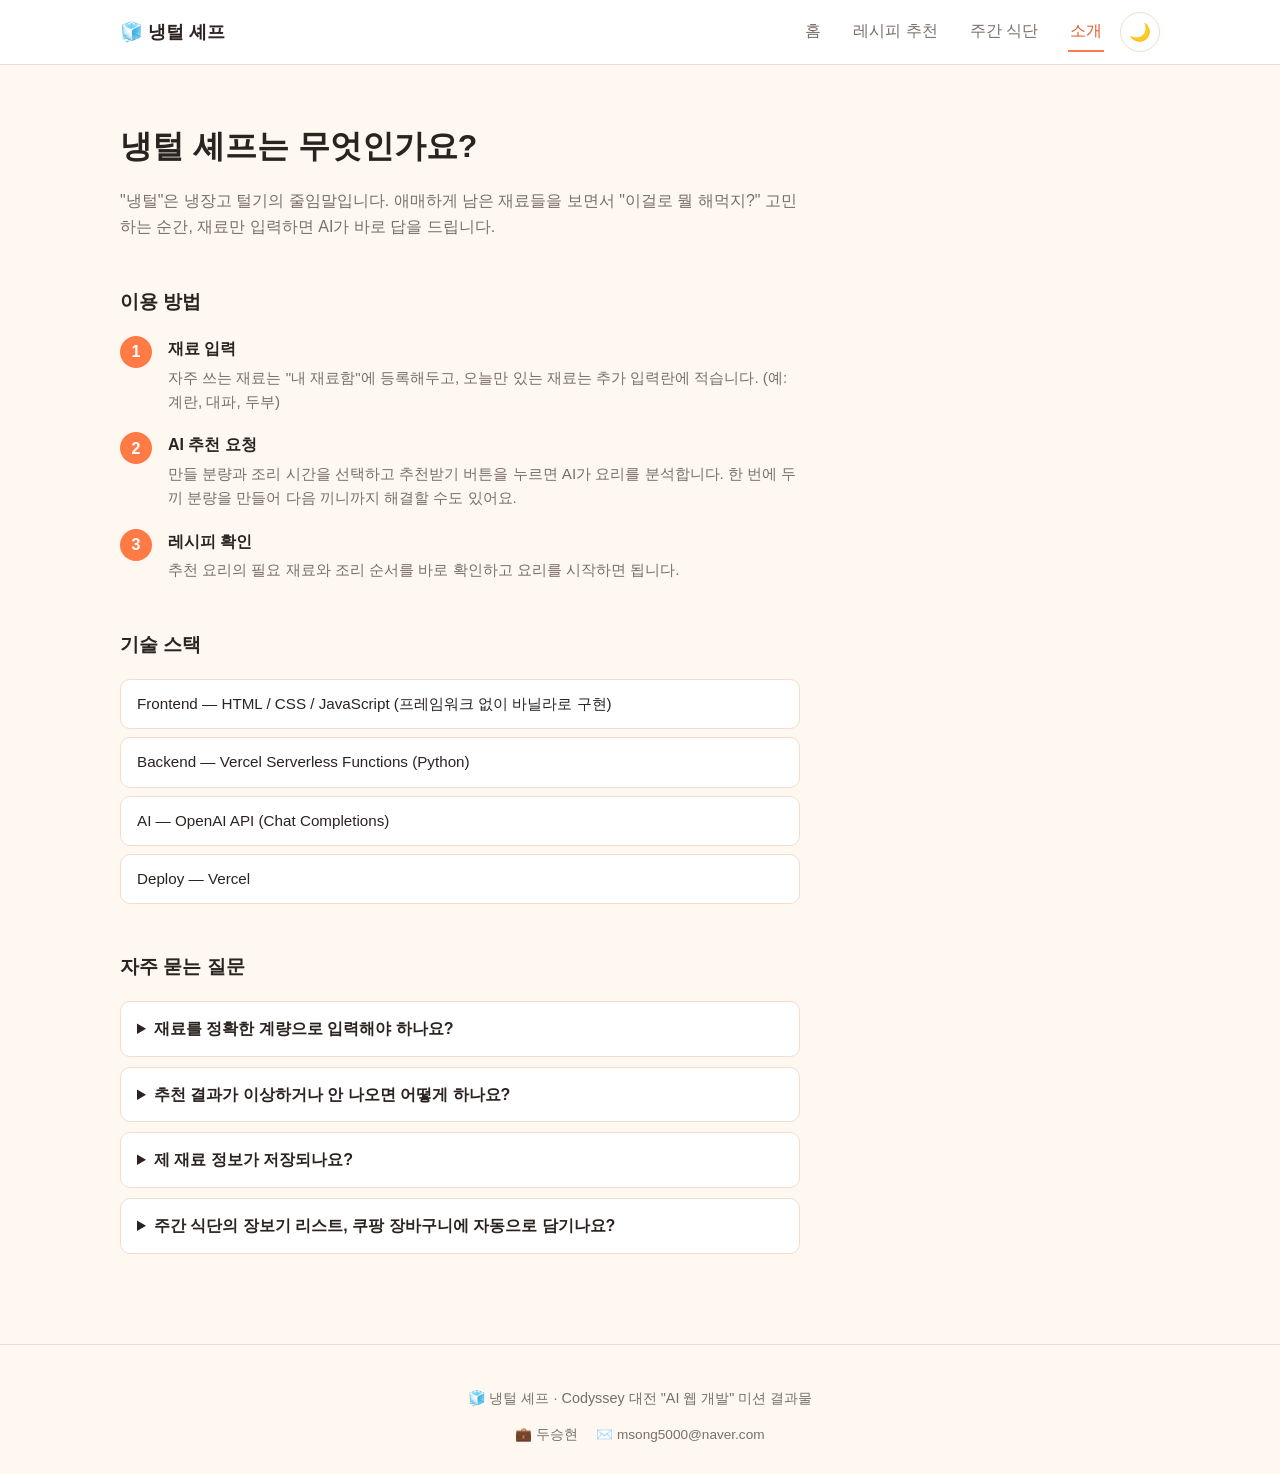
==== commit 5271cc9e: "refactor: 타겟과 맞지 않는 선택지 정리 (상황 3지선다 -> 건강 여부, 인원수 -> 만들 분량) 실사용 중 발견한 모순. 기획서는 타겟을 '20대 1인 가구 자취생'으로" ====
--- a/about.html
+++ b/about.html
@@ -48,7 +48,7 @@
           <span class="step-num">2</span>
           <div>
             <h3>AI 추천 요청</h3>
-            <p>인원수와 조리 시간을 선택하고 추천받기 버튼을 누르면 AI가 요리를 분석합니다.</p>
+            <p>만들 분량과 조리 시간을 선택하고 추천받기 버튼을 누르면 AI가 요리를 분석합니다. 한 번에 두 끼 분량을 만들어 다음 끼니까지 해결할 수도 있어요.</p>
           </div>
         </li>
         <li>
--- a/css/style.css
+++ b/css/style.css
@@ -11,6 +11,7 @@
   --color-border: #f0ddd0;
   --color-danger: #d64545;
   --color-danger-bg: #fdecec;
+  --color-danger-border: #f4c2c2;
   --radius: 14px;
   --max-width: 1080px;
   --header-height: 64px;
@@ -26,6 +27,7 @@
   --color-border: #3a2f28;
   --color-danger: #ff8080;
   --color-danger-bg: #3a2323;
+  --color-danger-border: #5c3535;
 }
 
 * {
@@ -215,12 +217,33 @@
   font-weight: 700;
   padding: 14px 28px;
   border-radius: 999px;
-  transition: background 0.15s ease, transform 0.15s ease;
+  transition: background 0.15s ease;
 }
 
 .cta-button:hover {
   background: var(--color-primary-dark);
-  transform: translateY(-1px);
+}
+
+/* 히어로의 두 진입점(오늘 뭐 먹지 / 이번 주 뭐 사지)을 나란히 놓는다.
+   좁은 화면에서는 wrap으로 세로로 쌓이고, .hero의 text-align:center 덕에 그대로 가운데 정렬된다. */
+.hero-actions {
+  display: flex;
+  flex-wrap: wrap;
+  gap: 12px;
+  justify-content: center;
+}
+
+/* 보조 CTA. 테두리를 border로 주면 주 버튼보다 2px 커져 높이가 어긋나므로
+   레이아웃에 영향을 주지 않는 inset box-shadow로 윤곽선을 그린다. */
+.cta-button-secondary {
+  background: var(--color-surface);
+  color: var(--color-primary-dark);
+  box-shadow: inset 0 0 0 2px var(--color-primary);
+}
+
+.cta-button-secondary:hover {
+  background: var(--color-bg);
+  color: var(--color-primary-dark);
 }
 
 /* ==========================================================================
@@ -413,13 +436,35 @@
 /* ==========================================================================
    내 재료함
    ========================================================================== */
+/* 재료함은 기본 접힘이다. 한 화면에 재료함·폼·결과·이력이 모두 펼쳐져 있으면
+   처음 온 사람은 주 행동(추천받기)이 무엇인지 알 수 없다. details를 쓰면
+   접힌 동안 내부가 Tab 순회에서도 빠져 키보드 사용자에게도 같은 효과가 난다. */
 .pantry {
   padding: 0 0 28px;
 }
 
-.pantry h2 {
+.pantry-summary {
+  display: flex;
+  align-items: baseline;
+  flex-wrap: wrap;
+  gap: 8px;
+  cursor: pointer;
+  padding: 6px 0;
+}
+
+.pantry-summary h2 {
+  display: inline;
   font-size: 1.1rem;
-  margin: 0 0 6px;
+  margin: 0;
+}
+
+.pantry-summary-info {
+  color: var(--color-text-muted);
+  font-size: 0.9rem;
+}
+
+.pantry[open] .pantry-summary {
+  margin-bottom: 6px;
 }
 
 .pantry-hint {
@@ -444,6 +489,9 @@
   color: var(--color-text);
 }
 
+/* 이 버튼이 제출 버튼과 같은 주황 채움이면 화면에서 무엇이 주 행동인지 알 수 없다.
+   보조 CTA와 같은 언어(surface 배경 + inset 윤곽선)로 낮춰, 주황 채움을 제출 버튼 하나로 남긴다.
+   radius는 옆 입력창과 맞춰 10px 유지. */
 .pantry-input-row button {
   flex-shrink: 0;
   white-space: nowrap;
@@ -452,13 +500,14 @@
   padding: 10px 18px;
   border: none;
   border-radius: 10px;
-  background: var(--color-primary);
-  color: #fff;
+  background: var(--color-surface);
+  color: var(--color-primary-dark);
+  box-shadow: inset 0 0 0 1px var(--color-border);
   cursor: pointer;
 }
 
 .pantry-input-row button:hover {
-  background: var(--color-primary-dark);
+  box-shadow: inset 0 0 0 1px var(--color-primary);
 }
 
 .pantry-chips {
@@ -480,6 +529,7 @@
 }
 
 .pantry-chip-remove {
+  position: relative;
   border: none;
   background: none;
   color: var(--color-text-muted);
@@ -494,6 +544,12 @@
 .pantry-chip-remove:hover {
   background: var(--color-danger-bg);
   color: var(--color-danger);
+}
+
+.pantry-status {
+  margin: 12px 0 0;
+  color: var(--color-primary-dark);
+  font-size: 0.9rem;
 }
 
 .pantry-empty {
@@ -730,6 +786,24 @@
   gap: 14px;
 }
 
+/* 세대 구성과 무관한 축 하나만 남긴 선택지라, 드롭다운 대신 체크박스로 둔다.
+   기본 체크박스 모양을 그대로 써서 사용자가 이미 아는 방식대로 동작하게 한다. */
+.form-check {
+  display: flex;
+  align-items: center;
+  gap: 8px;
+  font-weight: 400;
+  font-size: 0.95rem;
+  cursor: pointer;
+}
+
+.form-check input {
+  width: 18px;
+  height: 18px;
+  accent-color: var(--color-primary);
+  cursor: pointer;
+}
+
 .form-field {
   flex: 1;
   display: flex;
@@ -761,10 +835,53 @@
   margin-top: 20px;
   background: var(--color-danger-bg);
   color: var(--color-danger);
-  border: 1px solid #f4c2c2;
+  border: 1px solid var(--color-danger-border);
   border-radius: 10px;
   padding: 12px 16px;
   font-size: 0.95rem;
+}
+
+.error-fallback {
+  margin-top: 10px;
+  color: var(--color-text-muted);
+  font-size: 0.9rem;
+}
+
+.link-button {
+  font: inherit;
+  font-size: inherit;
+  font-weight: 600;
+  border: none;
+  background: none;
+  padding: 0;
+  color: var(--color-primary-dark);
+  text-decoration: underline;
+  cursor: pointer;
+}
+
+.rerecommend-btn {
+  margin-top: 18px;
+}
+
+/* .cta-button의 display:inline-block이 UA 스타일시트의 [hidden]{display:none}보다
+   우선순위가 높아, hidden 속성만으로는 숨겨지지 않는다. 명시적으로 덮어쓴다. */
+.rerecommend-btn[hidden] {
+  display: none;
+}
+
+/* AI 응답은 15~25초가 걸린다. 그렇게 기다린 결과가 아무 예고 없이 툭 나타나면
+   "도착했다"는 신호가 없다. 움직임을 쓸 만한 유일한 지점이라 여기에만 넣는다.
+   (모션 최소화 설정은 위쪽 prefers-reduced-motion 블록이 전역으로 차단한다) */
+@keyframes card-in {
+  from {
+    opacity: 0;
+    transform: translateY(6px);
+  }
+}
+
+.recipe-card,
+.mealplan-day-card {
+  animation: card-in 0.2s ease both;
 }
 
 /* 추천 결과 카드 */
@@ -809,6 +926,37 @@
 
 .recipe-card li + li {
   margin-top: 4px;
+}
+
+/* 상세 레시피로 넘어가는 링크. 장보기 리스트의 쿠팡 링크와 같은 시각 언어를 쓴다. */
+.recipe-search-link {
+  display: inline-block;
+  margin-top: 14px;
+  color: var(--color-primary-dark);
+  font-weight: 600;
+  font-size: 0.9rem;
+}
+
+.recipe-search-link:hover {
+  text-decoration: underline;
+}
+
+/* 재료함에 있는 재료는 눈에 덜 띄게, 사야 하는 재료는 기본 색 그대로 두어
+   "무엇을 더 사야 하는가"가 먼저 읽히게 한다. 새 이모지는 쓰지 않는다. */
+.recipe-card .ing-has {
+  color: var(--color-text-muted);
+}
+
+.recipe-card .ing-tag {
+  margin-left: 4px;
+  padding: 1px 6px;
+  border-radius: 999px;
+  background: var(--color-bg);
+  border: 1px solid var(--color-border);
+  color: var(--color-primary-dark);
+  font-size: 0.75rem;
+  font-weight: 600;
+  white-space: nowrap;
 }
 
 /* ==========================================================================
@@ -869,4 +1017,30 @@
   .result-grid {
     grid-template-columns: 1fr;
   }
-}
+
+  /* 손가락으로 누르는 화면에서는 삭제 버튼이 20px여서 조준해야 눌렸다.
+     보이는 크기는 32px로만 키우고, 실제 히트 영역은 ::after 오버레이로 44px까지 넓힌다.
+     오버레이가 좌우로 6px씩 넘치므로 칩 사이 간격도 함께 벌려 인접 칩과 겹치지 않게 한다. */
+  .pantry-chips {
+    gap: 12px;
+  }
+
+  .pantry-chip-remove {
+    width: 32px;
+    height: 32px;
+  }
+
+  .pantry-chip-remove::after {
+    content: "";
+    position: absolute;
+    inset: -6px;
+  }
+
+  /* 모바일 폼 제출 버튼은 화면 폭을 채우는 것이 관례다.
+     기본값(align-self: flex-start)은 좁게 왼쪽에 붙어 엄지로 누르기 어렵다. */
+  #recipe-form .cta-button,
+  #mealplan-form .cta-button {
+    align-self: stretch;
+    text-align: center;
+  }
+}
